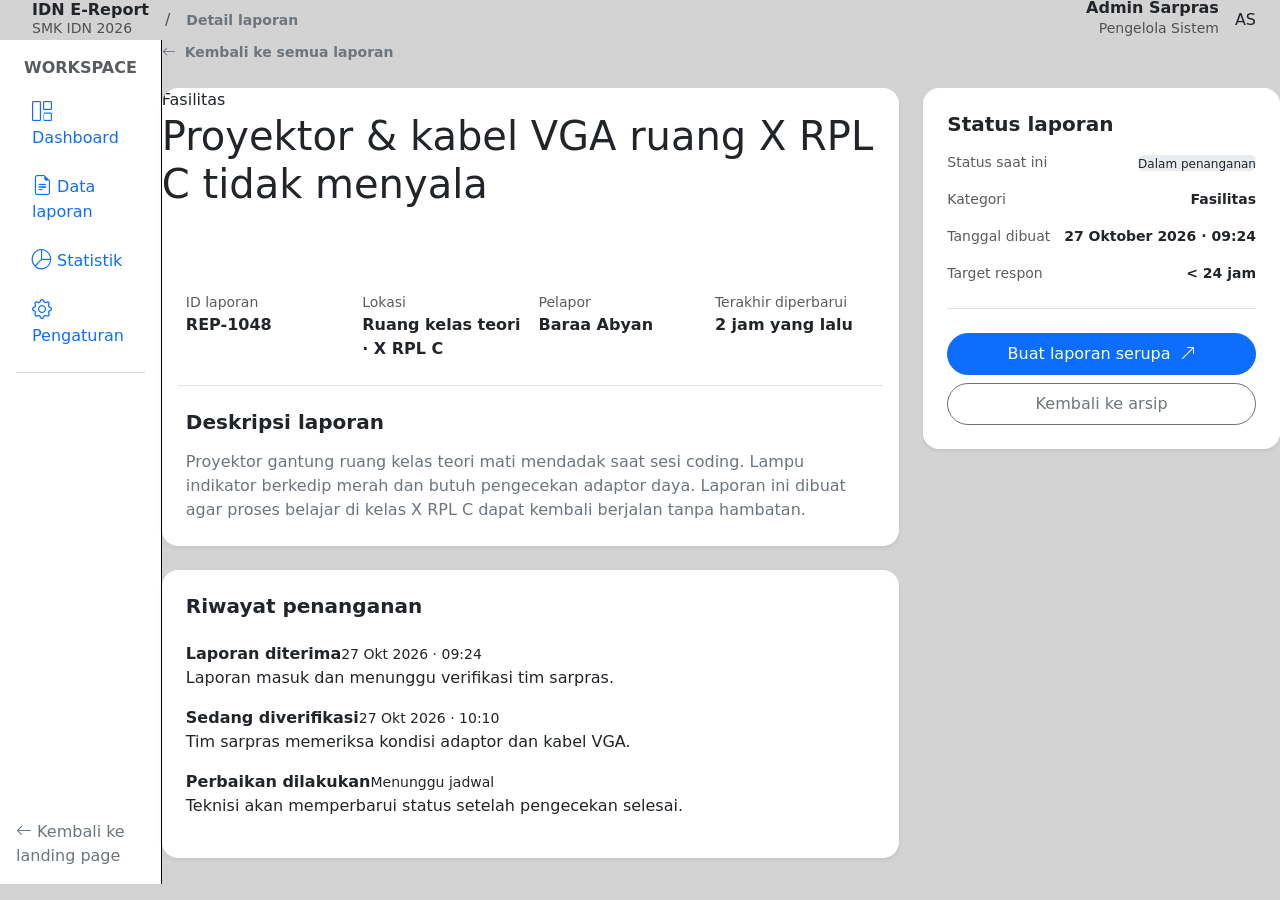
==== single-report.html @ 1cd1ff46 "feat: add the file for syncorinze with app.js" ====
<!DOCTYPE html>
<html lang="id">
<head>
    <meta charset="UTF-8">
    <meta name="viewport" content="width=device-width, initial-scale=1.0">
    <title>Detail laporan | IDN E-Report</title>
    <link rel="preconnect" href="https://fonts.googleapis.com">
    <link rel="preconnect" href="https://fonts.gstatic.com" crossorigin>
    <link href="https://fonts.googleapis.com/css2?family=Plus+Jakarta+Sans:wght@400;500;600;700;800&display=swap" rel="stylesheet">
    <link href="https://cdn.jsdelivr.net/npm/bootstrap@5.3.3/dist/css/bootstrap.min.css" rel="stylesheet">
    <link rel="stylesheet" href="https://cdn.jsdelivr.net/npm/bootstrap-icons@1.11.3/font/bootstrap-icons.min.css">
    <link rel="stylesheet" href="style.css">
    
    <style>
       
    </style>
</head>
<body class="app-body">

    <!-- Topbar -->
    <header class="app-topbar sticky-top d-flex align-items-center justify-content-between px-3 px-md-4">
        <div class="d-flex align-items-center gap-3">
            <a class="text-decoration-none d-flex align-items-center gap-2" href="index.html">
                <span class="brand-mark" aria-hidden="true"><span></span><span></span><span></span></span>
                <span class="d-flex flex-column leading-tight">
                    <strong class="lh-1 fs-6 text-dark">IDN E-Report</strong>
                    <small class="text-muted fs-8">SMK IDN 2026</small>
                </span>
            </a>
            <span class="text-muted d-none d-sm-inline">/</span>
            <span class="text-secondary fw-semibold small d-none d-sm-inline">Detail laporan</span>
        </div>

        <div class="d-flex align-items-center gap-3">
            <div class="text-end d-none d-sm-block">
                <strong class="d-block fs-7 lh-1 text-dark">Admin Sarpras</strong>
                <small class="text-muted fs-8">Pengelola Sistem</small>
            </div>
            <span class="avatar-circle">AS</span>
        </div>
    </header>

    <div class="d-flex">
        <!-- Sidebar Navigation -->
        <aside class="sidebar d-none d-lg-flex flex-column p-3">
            <p class="text-uppercase text-muted fw-bold fs-8 mb-2 px-2">Workspace</p>
            <nav class="nav flex-column gap-1" aria-label="Menu dashboard">
                <a class="nav-link" href="dashboard.html">
                    <i class="bi bi-grid-1x2 fs-5"></i>
                    <span>Dashboard</span>
                </a>
                <a class="nav-link active" href="reports.html">
                    <i class="bi bi-file-earmark-text fs-5"></i>
                    <span>Data laporan</span>
                </a>
                <a class="nav-link" href="statistic.html">
                    <i class="bi bi-pie-chart fs-5"></i>
                    <span>Statistik</span>
                </a>
                <a class="nav-link" href="settings.html">
                    <i class="bi bi-gear fs-5"></i>
                    <span>Pengaturan</span>
                </a>
            </nav>

            <hr class="my-3 text-muted">

            <a class="nav-link text-secondary mt-auto" href="index.html">
                <i class="bi bi-arrow-left"></i>
                <span>Kembali ke landing page</span>
            </a>
        </aside>

        <!-- Main Content -->
        <main class="content-area" data-report-detail>
            <!-- Mobile Offcanvas Sidebar Toggle -->
            <div class="d-lg-none mb-3">
                <button class="btn btn-outline-secondary btn-sm" type="button" data-bs-toggle="offcanvas" data-bs-target="#mobileSidebar">
                    <i class="bi bi-list me-1"></i> Menu Sidebar
                </button>
            </div>

            <!-- Back Link -->
            <div class="mb-4">
                <a href="reports.html" class="text-decoration-none text-secondary fw-semibold small">
                    <i class="bi bi-arrow-left me-1"></i> Kembali ke semua laporan
                </a>
            </div>

            <!-- Detail Layout Grid -->
            <div class="row g-4">
                <!-- Left Column (Hero & Timeline) -->
                <div class="col-lg-8">
                    <!-- Detail Hero Card -->
                    <article class="card border-0 shadow-sm rounded-4 overflow-hidden mb-4">
                        <div class="detail-banner bg-light p-5 text-center text-muted" data-detail-banner style="min-height: 180px; background-size: cover; background-position: center;">
                            <!-- Banner gambar/ilustrasi laporan dimuat dinamis lewat app.js -->
                        </div>
                        <div class="card-body p-4 p-md-4">
                            <!-- Meta Data Grid -->
                            <div class="row row-cols-2 row-cols-md-4 g-3 pb-4 mb-4 border-bottom">
                                <div class="col">
                                    <small class="text-muted d-block fs-8">ID laporan</small>
                                    <strong class="text-dark" data-detail-id>REP-1048</strong>
                                </div>
                                <div class="col">
                                    <small class="text-muted d-block fs-8">Lokasi</small>
                                    <strong class="text-dark" data-detail-location>Ruang kelas teori</strong>
                                </div>
                                <div class="col">
                                    <small class="text-muted d-block fs-8">Pelapor</small>
                                    <strong class="text-dark" data-detail-reporter>Baraa Abyan</strong>
                                </div>
                                <div class="col">
                                    <small class="text-muted d-block fs-8">Terakhir diperbarui</small>
                                    <strong class="text-dark" data-detail-updated>2 jam yang lalu</strong>
                                </div>
                            </div>

                            <!-- Description -->
                            <div class="detail-description">
                                <h5 class="fw-bold mb-3">Deskripsi laporan</h5>
                                <p class="text-secondary mb-0" data-detail-description></p>
                            </div>
                        </div>
                    </article>

                    <!-- Timeline Riwayat Penanganan -->
                    <article class="card border-0 shadow-sm rounded-4 p-4 timeline-panel">
                        <h5 class="fw-bold mb-4">Riwayat penanganan</h5>
                        <div class="timeline" data-detail-timeline>
                            <!-- Konten timeline diisi dinamis oleh app.js -->
                        </div>
                    </article>
                </div>

                <!-- Right Column (Side Panel Status & Actions) -->
                <div class="col-lg-4">
                    <div class="card border-0 shadow-sm rounded-4 p-4 sticky-top" style="top: 5rem;">
                        <h5 class="fw-bold mb-3">Status laporan</h5>
                        
                        <div class="d-flex flex-column gap-3 pb-4 mb-4 border-bottom small">
                            <div class="d-flex justify-content-between align-items-center">
                                <span class="text-muted">Status saat ini</span>
                                <span class="badge bg-warning-subtle text-warning-emphasis px-3 py-2 rounded-pill fw-semibold" data-detail-status>Dalam penanganan</span>
                            </div>
                            <div class="d-flex justify-content-between align-items-center">
                                <span class="text-muted">Kategori</span>
                                <strong class="text-dark" data-detail-category>Fasilitas</strong>
                            </div>
                            <div class="d-flex justify-content-between align-items-center">
                                <span class="text-muted">Tanggal dibuat</span>
                                <strong class="text-dark" data-detail-date>27 Oktober 2026 · 09:24</strong>
                            </div>
                            <div class="d-flex justify-content-between align-items-center">
                                <span class="text-muted">Target respon</span>
                                <strong class="text-dark">&lt; 24 jam</strong>
                            </div>
                        </div>

                        <div class="d-flex flex-column gap-2">
                            <a class="btn btn-primary rounded-pill py-2 w-100" href="dashboard.html#new-report">
                                Buat laporan serupa <i class="bi bi-arrow-up-right ms-1"></i>
                            </a>
                            <a class="btn btn-outline-secondary rounded-pill py-2 w-100" href="reports.html">
                                Kembali ke arsip
                            </a>
                        </div>
                    </div>
                </div>
            </div>
        </main>
    </div>

    <!-- Mobile Offcanvas Sidebar -->
    <div class="offcanvas offcanvas-start" tabindex="-1" id="mobileSidebar">
        <div class="offcanvas-header border-bottom">
            <h5 class="offcanvas-title fw-bold">Menu Navigation</h5>
            <button type="button" class="btn-close" data-bs-dismiss="offcanvas" aria-label="Close"></button>
        </div>
        <div class="offcanvas-body p-3">
            <nav class="nav flex-column gap-1">
                <a class="nav-link text-secondary" href="dashboard.html"><i class="bi bi-grid-1x2 me-2"></i> Dashboard</a>
                <a class="nav-link text-primary fw-bold" href="reports.html"><i class="bi bi-file-earmark-text me-2"></i> Data laporan</a>
                <a class="nav-link text-secondary" href="statistic.html"><i class="bi bi-pie-chart me-2"></i> Statistik</a>
                <a class="nav-link text-secondary" href="settings.html"><i class="bi bi-gear me-2"></i> Pengaturan</a>
            </nav>
            <hr>
            <a class="nav-link text-secondary" href="index.html"><i class="bi bi-arrow-left me-2"></i> Kembali ke landing page</a>
        </div>
    </div>

    <!-- Bootstrap 5.3 JS Bundle -->
    <script src="https://cdn.jsdelivr.net/npm/bootstrap@5.3.3/dist/js/bootstrap.bundle.min.js"></script>
    <script src="app.js"></script>
</body>
</html>
---- style.css ----
body {
    background-color: lightgrey;
}

    /* Syle Navbar  */
.topbar {
    background-color: midnightblue;
    min-height: 65px;

}

.brand-light {
    color: lightblue;
}

.admin-profile {
    display: flex;
    color: white;
    align-items: center;
    gap: 12px;
}

.admin-profile span, .admin-profile small {
    display: block;
}

.admin-profile span {
    font-size: 13px;
    font-weight: bold;
}

.admin-profile small {
    color: lightblue;
    font-size: 11px;
}

.admin-avatar {
    background-color: royalblue;
    color: white;
    width: 38px;
    height: 38px;
    display: flex;
    align-items: center;
    justify-content: center;
    border-radius: 30%;
    font-weight: bold;
}

    /* Style Sidebar */
.sidebar {
    background-color: white;
    min-height: calc(100vh - 56px);
    border-right: 1px solid black;
    display: flex;
    flex-direction: column;
}

.menu-link {
    text-decoration: none;
    color: gray;
    padding: 10px;
}

.menu-link.active {
    background-color: lightgray;
    color: blue;
}

/* Style Stat */
.stat-card {
    border: none;
    border-radius: 12px;
    transition: all 0.3s ease;
}

.stat-card:hover {
    transform: translateY(-5px);
    box-shadow: 0px 8px 20px rgba(0, 0, 0, 0.2);
}

.stat-icon {
    width: 48px;
    height: 48px;
    border-radius: 10px;
    background-color: royalblue;
    display: flex;
    justify-content: center;
    align-items: center;
    font-size: 22px;
}

.tabel-laporan thead th {
    color: rgb(27, 27, 117);
    white-space: nowrap;
    font-size: 18px;
    padding: 15px;
}

/* Style Statistic */
.stat-card {
    border: 1px solid lavender;
    border-radius: 18px;
    overflow: hidden;
}

.stat-card .card-body {
    padding: 22px;
}

.stat-atas {
    display: flex;
    justify-content: space-between;
    align-items: center;
    gap: 10px;
}

.stat-label {
    color: slategray;
    font-size: 14px;
}

.lingkaran-progres {
    width: 72px;
    height: 72px;
    border-radius: 50%;
    display: flex;
    align-items: center;
    justify-content: center;
}

.progres-biru {
    background: conic-gradient(
        royalblue 0% 75%,
        aliceblue 75% 100%
    );
}

.progres-hijau {
    background: conic-gradient(
        green 0% 50%,
        aliceblue 50% 100%
    );
}

.isi-lingkaran {
    width: 56px;
    height: 56px;
    background-color: white;
    border-radius: 50%;
    display: flex;
    align-items: center;
    justify-content: center;
}

.garis-progres {
    height: 7px;
    background-color: black;
    margin-top: 22px;
    border-radius: 20px;
}

.isi-garis {
    height: 100%;
}

.garis-biru {
    background-color: royalblue;
}

.garis-hijau {
    background-color: green;
}

.area-grafik {
    position: relative;
}
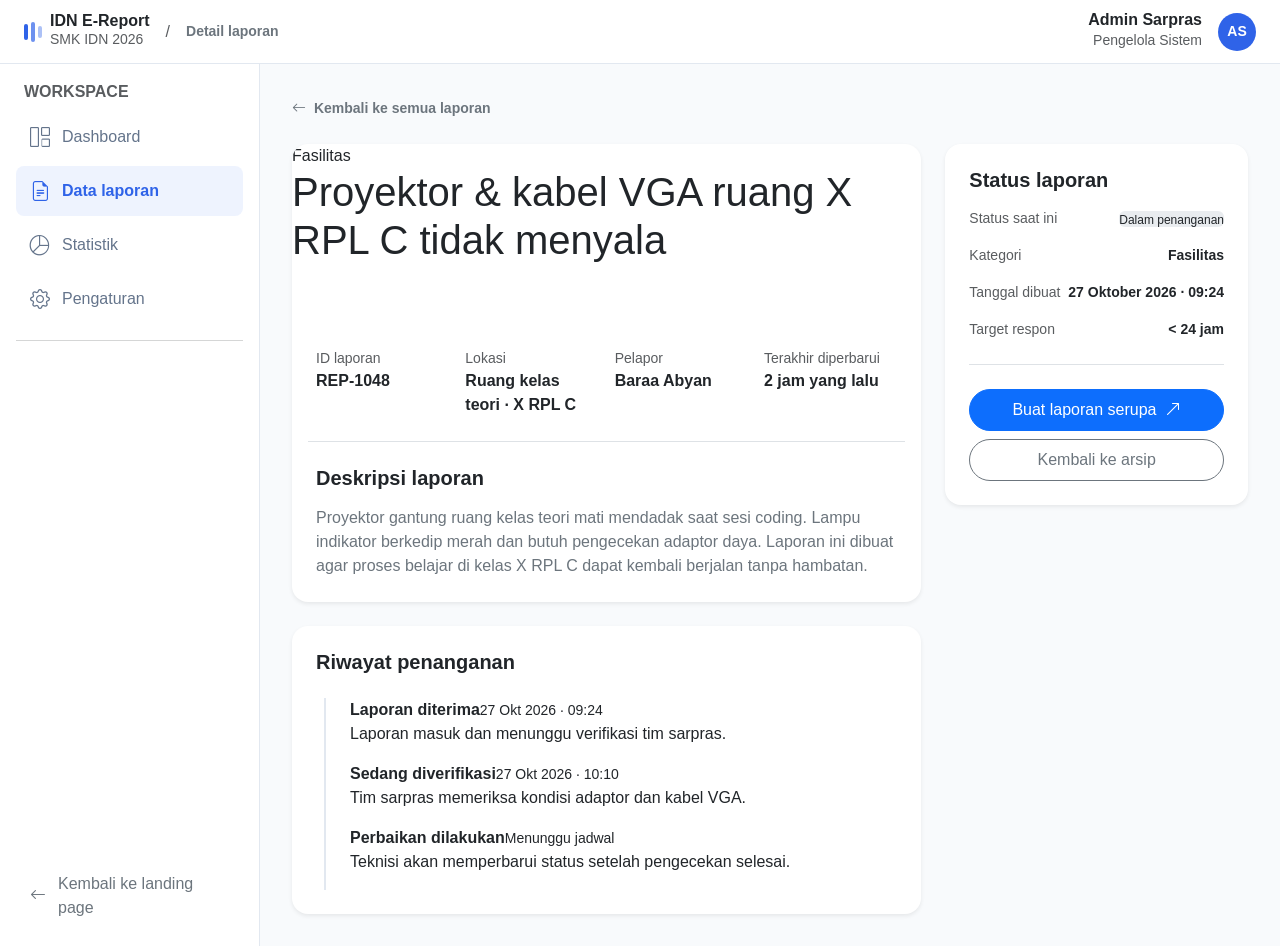
==== commit 64f61cf3: "fix: made .css languange to the file for refactor in the next" ====
--- a/single-report.html
+++ b/single-report.html
@@ -9,10 +9,98 @@
     <link href="https://fonts.googleapis.com/css2?family=Plus+Jakarta+Sans:wght@400;500;600;700;800&display=swap" rel="stylesheet">
     <link href="https://cdn.jsdelivr.net/npm/bootstrap@5.3.3/dist/css/bootstrap.min.css" rel="stylesheet">
     <link rel="stylesheet" href="https://cdn.jsdelivr.net/npm/bootstrap-icons@1.11.3/font/bootstrap-icons.min.css">
-    <link rel="stylesheet" href="style.css">
-    
+
     <style>
-       
+       :root {
+    --bs-font-sans-serif: 'Plus Jakarta Sans', sans-serif;
+    --bs-primary: #2f63e8;
+    --bs-primary-rgb: 47, 99, 232;
+}
+
+body {
+    font-family: var(--bs-font-sans-serif);
+    background-color: #f8fafc;
+    color: #334155;
+}
+
+/* Topbar & Navbar */
+.app-topbar {
+    height: 64px;
+    background: #ffffff;
+    border-bottom: 1px solid #e2e8f0;
+}
+
+/* Brand Styling */
+.brand-mark {
+    display: inline-flex;
+    gap: 3px;
+    align-items: center;
+}
+.brand-mark span {
+    width: 4px;
+    height: 16px;
+    background-color: var(--bs-primary);
+    border-radius: 2px;
+}
+.brand-mark span:nth-child(2) { height: 20px; opacity: 0.7; }
+.brand-mark span:nth-child(3) { height: 12px; opacity: 0.4; }
+
+/* Layout Sidebar */
+.sidebar {
+    width: 260px;
+    min-height: calc(100vh - 64px);
+    background: #ffffff;
+    border-right: 1px solid #e2e8f0;
+}
+
+.sidebar .nav-link {
+    color: #64748b;
+    font-weight: 500;
+    border-radius: 0.5rem;
+    padding: 0.625rem 0.875rem;
+    display: flex;
+    align-items: center;
+    gap: 0.75rem;
+    transition: all 0.2s ease;
+}
+
+.sidebar .nav-link:hover {
+    color: var(--bs-primary);
+    background-color: #f1f5f9;
+}
+
+.sidebar .nav-link.active {
+    color: var(--bs-primary);
+    background-color: rgba(47, 99, 232, 0.08);
+    font-weight: 600;
+}
+
+/* Content Area */
+.content-area {
+    flex: 1;
+    padding: 2rem;
+}
+
+.avatar-circle {
+    width: 38px;
+    height: 38px;
+    background-color: var(--bs-primary);
+    color: white;
+    font-weight: 700;
+    display: flex;
+    align-items: center;
+    justify-content: center;
+    border-radius: 50%;
+    font-size: 0.875rem;
+}
+
+/* Custom Timeline styling for dynamic content */
+.timeline {
+    position: relative;
+    padding-left: 1.5rem;
+    border-left: 2px solid #e2e8f0;
+    margin-left: 0.5rem;
+}
     </style>
 </head>
 <body class="app-body">
